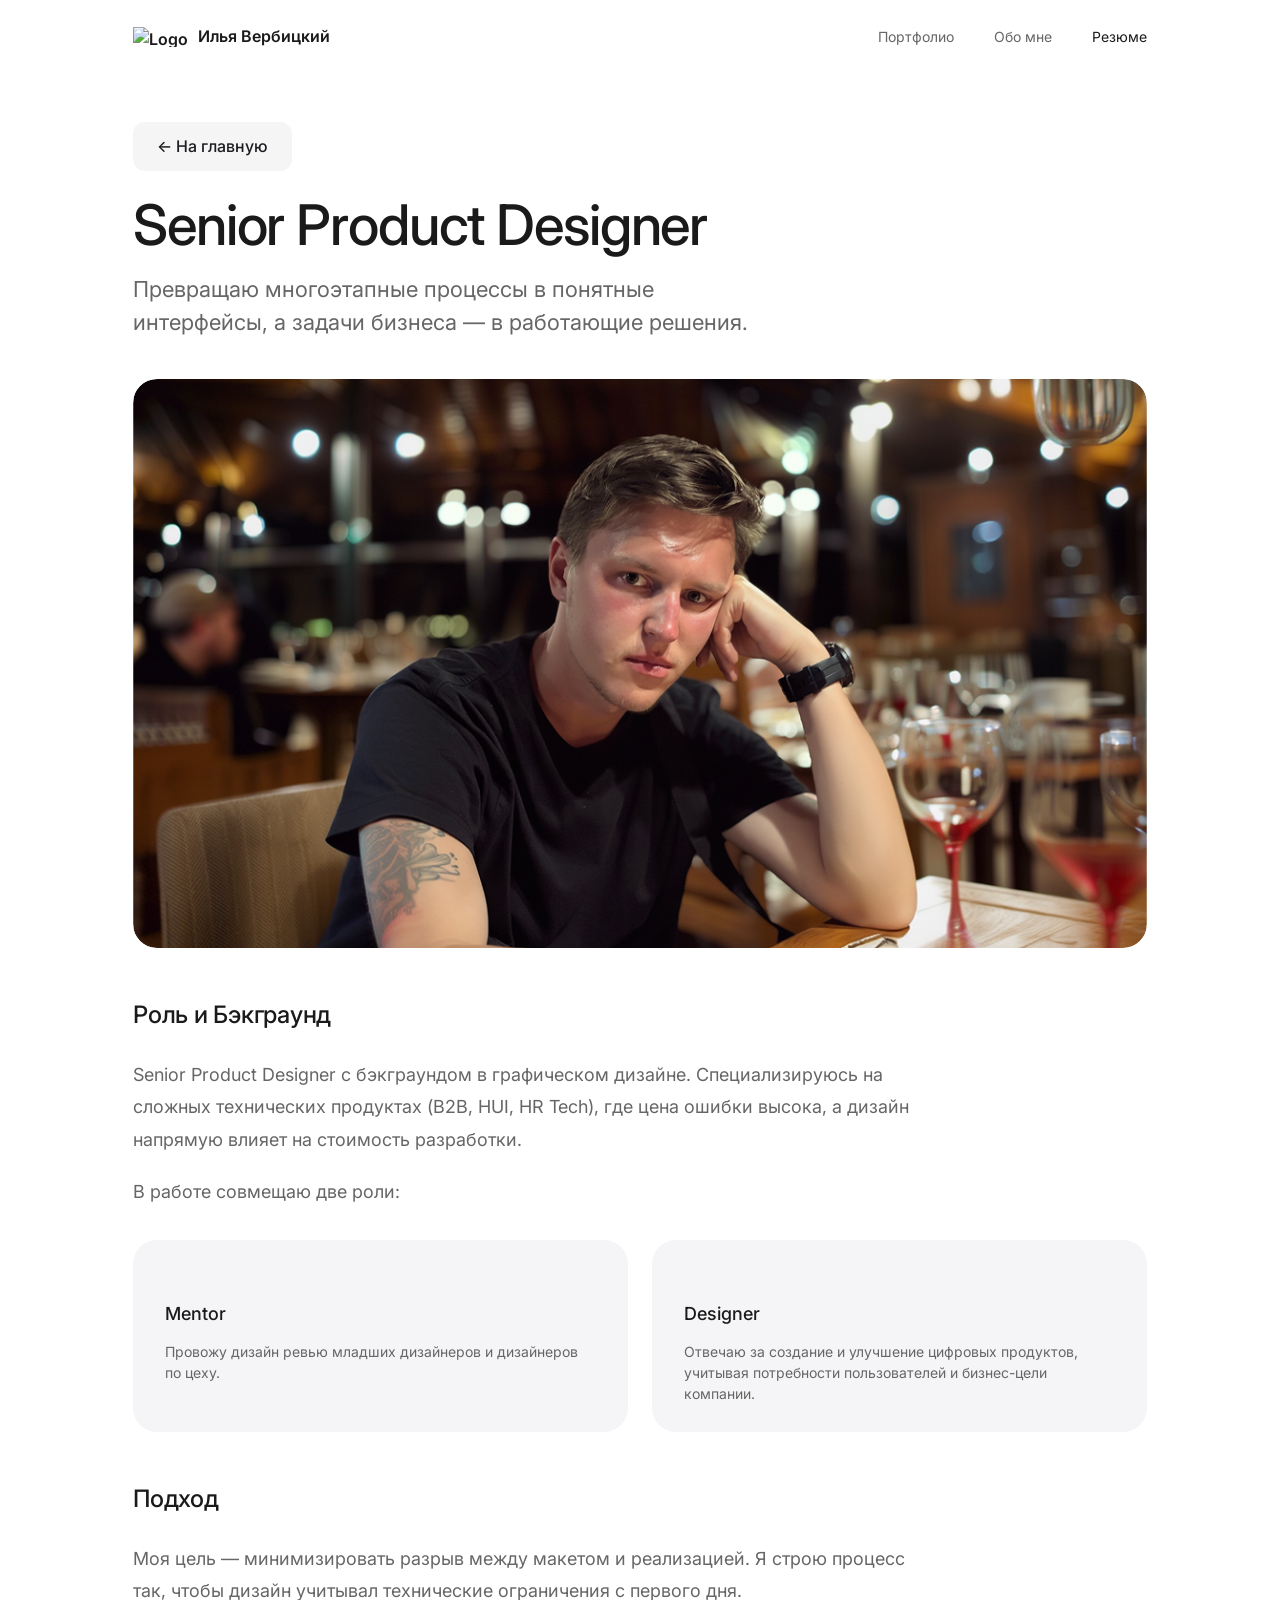
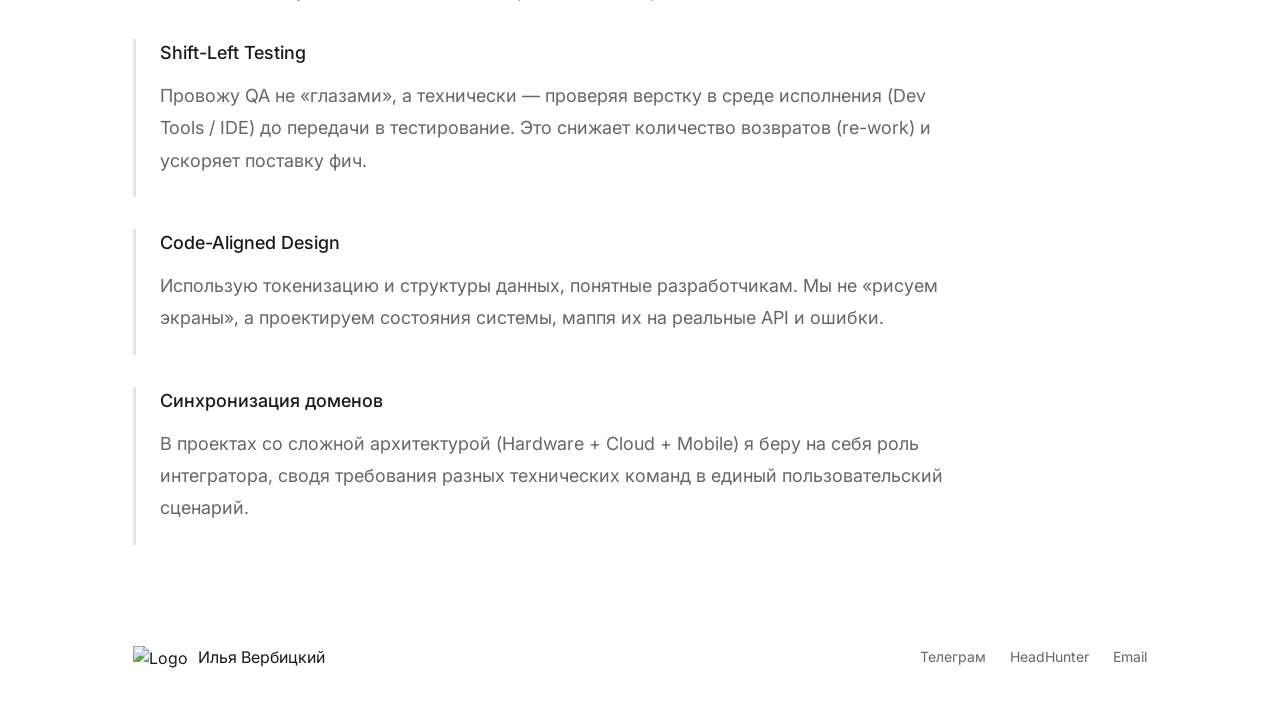
==== about.html @ 58f93c37 "Style approach section with bullet points like reference" ====
<!DOCTYPE html>
<html lang="ru">
<head>
    <meta charset="UTF-8">
    <meta name="viewport" content="width=device-width, initial-scale=1.0">
    <title>Обо мне — Илья Вербицкий</title>
    <link rel="icon" type="image/x-icon" href="images/fav-icon.ico">
    <link rel="stylesheet" href="styles.css">
</head>
<body>
    <header class="header">
        <div class="container header__inner">
            <a href="/" class="logo">
                <img src="images/logo.svg" alt="Logo" class="logo__img">
                <span>Илья Вербицкий</span>
            </a>
            <nav class="nav">
                <a href="/#projects" class="nav__link">Портфолио</a>
                <a href="/about.html" class="nav__link">Обо мне</a>
                <a href="images/resume.pdf" target="_blank" class="nav__link nav__link--resume">Резюме</a>
            </nav>
        </div>
    </header>

    <main>
        <section class="project-hero about-hero">
            <div class="container">
                <a href="/" class="project-hero__back">← На главную</a>
                <h1 class="project-hero__title">Senior Product Designer</h1>
                <p class="about-hero__subtitle">Превращаю многоэтапные процессы в понятные интерфейсы, а задачи бизнеса — в работающие решения.</p>
            </div>
        </section>

        <section class="about-page">
            <div class="container">
                <div class="about-page__photo"><img src="images/Фото на страницу обо мне.png" alt="Фото"></div>

                <h2>Роль и Бэкграунд</h2>
                <p>Senior Product Designer с бэкграундом в графическом дизайне. Специализируюсь на сложных технических продуктах (B2B, HUI, HR Tech), где цена ошибки высока, а дизайн напрямую влияет на стоимость разработки.</p>
                <p>В работе совмещаю две роли:</p>

                <div class="about-roles">
                    <div class="about-role">
                        <h3>Mentor</h3>
                        <p>Провожу дизайн ревью младших дизайнеров и дизайнеров по цеху.</p>
                    </div>
                    <div class="about-role">
                        <h3>Designer</h3>
                        <p>Отвечаю за создание и улучшение цифровых продуктов, учитывая потребности пользователей и бизнес-цели компании.</p>
                    </div>
                </div>

                <h2>Подход</h2>
                <p>Моя цель — минимизировать разрыв между макетом и реализацией. Я строю процесс так, чтобы дизайн учитывал технические ограничения с первого дня.</p>

                <div class="approach-list">
                    <div class="approach-item">
                        <h3>Shift-Left Testing</h3>
                        <p>Провожу QA не «глазами», а технически — проверяя верстку в среде исполнения (Dev Tools / IDE) до передачи в тестирование. Это снижает количество возвратов (re-work) и ускоряет поставку фич.</p>
                    </div>
                    <div class="approach-item">
                        <h3>Code-Aligned Design</h3>
                        <p>Использую токенизацию и структуры данных, понятные разработчикам. Мы не «рисуем экраны», а проектируем состояния системы, маппя их на реальные API и ошибки.</p>
                    </div>
                    <div class="approach-item">
                        <h3>Синхронизация доменов</h3>
                        <p>В проектах со сложной архитектурой (Hardware + Cloud + Mobile) я беру на себя роль интегратора, сводя требования разных технических команд в единый пользовательский сценарий.</p>
                    </div>
                </div>
            </div>
        </section>
    </main>

    <footer class="footer">
        <div class="container footer__inner">
            <a href="/" class="footer__logo">
                <img src="images/logo.svg" alt="Logo" class="footer__logo-img">
                <span>Илья Вербицкий</span>
            </a>
            <div class="footer__links">
                <a href="https://t.me/gold_yaroboy">Телеграм</a>
                <a href="https://hh.ru/resume/5856a843ff042b6bfa0039ed1f545057764f38?hhtmFrom=resume_list" target="_blank">HeadHunter</a>
                <a href="mailto:e.ti.che@mail.ru">Email</a>
            </div>
        </div>
    </footer>
</body>
</html>
---- styles.css ----
@import url('https://fonts.googleapis.com/css2?family=Inter:wght@400;500;600&display=swap');

* {
    margin: 0;
    padding: 0;
    box-sizing: border-box;
}

:root {
    --color-text: #1a1a1a;
    --color-text-secondary: #666;
    --color-text-tertiary: #999;
    --color-bg: #fff;
    --color-border: #e5e5e5;
    --color-accent: #0066ff;
    --font-sans: 'Inter', -apple-system, BlinkMacSystemFont, 'Segoe UI', sans-serif;
    --container-width: 1078px;
}

html {
    scroll-behavior: smooth;
}

body {
    font-family: var(--font-sans);
    font-size: 16px;
    line-height: 1.6;
    color: var(--color-text);
    background: var(--color-bg);
    -webkit-font-smoothing: antialiased;
    -moz-osx-font-smoothing: grayscale;
}

a {
    color: inherit;
    text-decoration: none;
}

.container {
    max-width: var(--container-width);
    margin: 0 auto;
    padding: 0 32px;
}

.container--narrow {
    max-width: 640px;
}

/* Header */
.header {
    padding: 24px 0;
}

.header__inner {
    display: flex;
    justify-content: space-between;
    align-items: center;
}

.logo {
    font-weight: 600;
    font-size: 16px;
    color: var(--color-text);
    display: flex;
    align-items: center;
    gap: 10px;
}

.logo__img {
    height: 20px;
    width: auto;
}

.footer__logo-img {
    height: 16px;
    width: auto;
}

.footer__logo {
    display: flex;
    align-items: center;
    gap: 10px;
}

.footer__logo-img {
    height: 24px;
    width: auto;
}

.nav {
    display: flex;
    gap: 40px;
}

.nav__link {
    font-size: 14px;
    color: var(--color-text-secondary);
    transition: color 0.2s;
}

.nav__link:hover {
    color: var(--color-text);
}

.nav__link--resume {
    color: var(--color-text);
}

/* Hero */
.hero {
    padding: 100px 0 60px;
}

.hero__title {
    font-size: 64px;
    font-weight: 500;
    line-height: 1.1;
    margin-bottom: 24px;
    letter-spacing: -0.03em;
}

.hero__subtitle {
    font-size: 28px;
    color: var(--color-text-secondary);
    max-width: 800px;
    margin-bottom: 40px;
    line-height: 1.5;
    font-weight: 400;
}

.btn {
    display: inline-block;
    padding: 12px 24px;
    background: #F5F5F5;
    color: #1C1B1F;
    font-size: 16px;
    font-weight: 500;
    border-radius: 12px;
    transition: opacity 0.2s;
}

.btn:hover {
    opacity: 0.7;
}

/* Projects */
.projects {
    padding: 60px 0;
}

.project {
    padding: 48px 0;
}

.project__title {
    font-size: 48px;
    font-weight: 500;
    margin-bottom: 24px;
    letter-spacing: -0.02em;
}

.project__image {
    background: var(--color-border);
    border-radius: 24px;
    min-height: 400px;
    display: flex;
    align-items: center;
    justify-content: center;
    color: var(--color-text-secondary);
    font-size: 13px;
    margin-bottom: 24px;
    overflow: hidden;
}

.project__image img {
    width: 100%;
    height: auto;
    display: block;
    border-radius: 24px;
}

.project__content {
    max-width: 640px;
}

.project__description {
    color: var(--color-text-secondary);
    margin-bottom: 20px;
    line-height: 1.7;
}

.project__highlights {
    list-style: none;
    margin-bottom: 20px;
}

.project__highlights li {
    position: relative;
    padding-left: 14px;
    margin-bottom: 6px;
    font-size: 14px;
    color: var(--color-text-secondary);
    line-height: 1.5;
}

.project__highlights li::before {
    content: '•';
    position: absolute;
    left: 0;
    color: var(--color-text-tertiary);
}

.project__links {
    display: flex;
    flex-wrap: wrap;
    gap: 12px;
    font-size: 16px;
}

.project__link {
    display: inline-block;
    padding: 12px 24px;
    background: #F5F5F5;
    color: #1C1B1F;
    font-size: 16px;
    font-weight: 500;
    border-radius: 12px;
    transition: opacity 0.2s;
}

.project__link:hover {
    opacity: 0.7;
}

.project__link--muted {
    color: #1C1B1F;
}

/* About */
.about {
    padding: 60px 0;
}

.about__title {
    font-size: 48px;
    font-weight: 500;
    margin-bottom: 32px;
    letter-spacing: -0.02em;
    color: var(--color-text);
}

.about__cards {
    display: grid;
    grid-template-columns: 1fr 1fr;
    gap: 16px;
}

.about__card {
    padding: 28px 32px;
    background: #F5F5F7;
    border-radius: 24px;
    transition: opacity 0.2s;
}

.about__card:hover {
    opacity: 0.85;
}

.about__card h3 {
    font-size: 24px;
    font-weight: 500;
    margin-bottom: 12px;
}

.about__card p {
    font-size: 14px;
    color: var(--color-text-secondary);
    margin-bottom: 48px;
    line-height: 1.5;
}

.about__card-link {
    display: inline-block;
    padding: 12px 24px;
    background: #FFFFFF;
    color: #1C1B1F;
    font-size: 16px;
    font-weight: 500;
    border-radius: 12px;
}

.about__card-link:hover {
    opacity: 0.7;
}

/* Footer */
.footer {
    padding: 40px 0;
}

.footer__inner {
    display: flex;
    justify-content: space-between;
    align-items: center;
}

.footer__name {
    font-weight: 500;
    font-size: 16px;
}

.footer__links {
    display: flex;
    gap: 24px;
}

.footer__links a {
    font-size: 14px;
    color: var(--color-text-secondary);
    transition: color 0.2s;
}

.footer__links a:hover {
    color: var(--color-text);
}

/* Project Detail */
.project-hero {
    padding: 48px 0 60px;
}

.project-hero__nav {
    display: flex;
    justify-content: space-between;
    align-items: center;
    margin-bottom: 32px;
}

.project-hero__back,
.project-hero__next {
    display: inline-block;
    padding: 12px 24px;
    background: #F5F5F5;
    color: #1C1B1F;
    font-size: 16px;
    font-weight: 500;
    border-radius: 12px;
    transition: opacity 0.2s;
}

.project-hero__back:hover,
.project-hero__next:hover {
    opacity: 0.7;
}

.about-hero .project-hero__back {
    margin-bottom: 24px;
}

.about-hero .project-hero__title {
    margin-bottom: 0;
}

.project-hero__title {
    font-size: 56px;
    font-weight: 500;
    line-height: 1.1;
    margin-bottom: 20px;
    letter-spacing: -0.02em;
}

.project-hero__subtitle {
    font-size: 22px;
    color: var(--color-text-secondary);
    max-width: 640px;
    margin-bottom: 40px;
    line-height: 1.5;
}

.project-hero__meta {
    display: flex;
    gap: 48px;
    flex-wrap: wrap;
}

.project-hero__meta-item {
    display: flex;
    flex-direction: column;
    gap: 4px;
}

.project-hero__meta-label {
    font-size: 12px;
    text-transform: uppercase;
    letter-spacing: 0.05em;
    color: var(--color-text-tertiary);
}

.project-hero__meta-value {
    font-size: 14px;
    color: var(--color-text);
}

.project-cover {
    padding: 0 0 60px;
}

.project-cover__image {
    background: var(--color-border);
    border-radius: 24px;
    min-height: 480px;
    display: flex;
    align-items: center;
    justify-content: center;
    color: var(--color-text-secondary);
    font-size: 13px;
    width: 100%;
}

.project-cover__image img {
    width: 100%;
    height: auto;
    display: block;
    border-radius: 24px;
}

.project-content {
    padding: 40px 0 60px;
    border-top: 1px solid var(--color-border);
}

.project-content h2 {
    font-size: 14px;
    font-weight: 500;
    text-transform: uppercase;
    letter-spacing: 0.05em;
    color: var(--color-text-tertiary);
    margin-bottom: 12px;
    margin-top: 40px;
}

.project-content h2:first-child {
    margin-top: 0;
}

.project-content p {
    font-size: 16px;
    line-height: 1.7;
    color: var(--color-text-secondary);
    margin-bottom: 16px;
}

.project-content ul {
    list-style: none;
}

.project-content ul li {
    position: relative;
    padding-left: 16px;
    margin-bottom: 8px;
    font-size: 16px;
    color: var(--color-text-secondary);
}

.project-content ul li::before {
    content: '•';
    position: absolute;
    left: 0;
}

.project-screens {
    padding: 60px 0;
    border-top: 1px solid var(--color-border);
}

.project-screens h2 {
    font-size: 14px;
    font-weight: 500;
    text-transform: uppercase;
    letter-spacing: 0.05em;
    color: var(--color-text-tertiary);
    margin-bottom: 32px;
}

.project-screens__grid {
    display: flex;
    flex-direction: column;
    gap: 80px;
}

.project-screens__item {
    width: 100%;
}

.project-screens__item img {
    width: 100%;
    height: auto;
    display: block;
    border-radius: 24px;
}

.project-screens__item-label {
    font-size: 13px;
    color: var(--color-text-tertiary);
    margin-top: 12px;
    text-align: center;
}



.project-nav {
    padding: 60px 0;
    border-top: 1px solid var(--color-border);
}

.about-page {
    padding: 0 0 60px;
}

.about-page h2 {
    font-size: 24px;
    font-weight: 500;
    color: var(--color-text);
    margin-bottom: 24px;
    margin-top: 48px;
    letter-spacing: -0.01em;
}

.about-page h2:first-child {
    margin-top: 0;
}

.about-page p {
    font-size: 18px;
    line-height: 1.8;
    color: var(--color-text-secondary);
    margin-bottom: 20px;
    max-width: 800px;
}

.about-hero {
    padding-bottom: 40px;
}

.about-hero__subtitle {
    font-size: 22px;
    color: var(--color-text-secondary);
    max-width: 640px;
    margin-top: 16px;
    line-height: 1.5;
}

.about-page__photo {
    border-radius: 24px;
    margin-bottom: 48px;
    width: 100%;
    overflow: hidden;
}

.about-page__photo img {
    width: 100%;
    height: auto;
    display: block;
    border-radius: 24px;
}

.about-roles {
    display: grid;
    grid-template-columns: 1fr 1fr;
    gap: 24px;
    margin-top: 32px;
}

.about-role {
    padding: 28px 32px;
    background: #F5F5F7;
    border-radius: 24px;
}

.about-role h3 {
    font-size: 24px;
    font-weight: 500;
    margin-bottom: 12px;
}

.about-role p {
    font-size: 14px;
    color: var(--color-text-secondary);
    line-height: 1.5;
    margin-bottom: 0;
}

.about-page h3 {
    font-size: 18px;
    font-weight: 500;
    color: var(--color-text);
    margin-bottom: 12px;
    margin-top: 32px;
}

.approach-list {
    margin-top: 32px;
    display: flex;
    flex-direction: column;
    gap: 32px;
}

.approach-item {
    padding-left: 24px;
    border-left: 3px solid var(--color-border);
}

.approach-item h3 {
    margin-top: 0;
}

/* Mobile */
@media (max-width: 768px) {
    .container {
        padding: 0 20px;
    }

    .nav {
        gap: 20px;
    }

    .nav__link {
        font-size: 13px;
    }

    .hero {
        padding: 60px 0 40px;
    }

    .hero__title {
        font-size: 36px;
    }

    .hero__subtitle {
        font-size: 20px;
    }

    .btn {
        font-size: 16px;
    }

    .project {
        padding: 32px 0;
    }

    .project__image {
        min-height: auto;
        background: transparent;
    }

    .project__title {
        font-size: 32px;
    }

    .project-hero__nav {
        flex-direction: row;
        flex-wrap: wrap;
        align-items: center;
    }

    .about__title {
        font-size: 32px;
    }

    .about__cards {
        grid-template-columns: 1fr;
    }

    .about__card {
        padding: 24px;
    }

    .about-roles {
        grid-template-columns: 1fr;
    }

    .footer__inner {
        flex-direction: column;
        gap: 24px;
        text-align: center;
    }

    .footer__links {
        gap: 20px;
    }

    .project-hero {
        padding: 32px 0 40px;
    }

    .project-hero__nav {
        flex-direction: column;
        align-items: flex-start;
        gap: 8px;
    }

    .project-hero__title {
        font-size: 36px;
    }

    .project-hero__subtitle {
        font-size: 18px;
    }

    .project-hero__meta {
        gap: 24px;
    }

    .project-cover__image {
        min-height: 240px;
    }

    .project-screens__grid {
        flex-direction: column;
    }
}
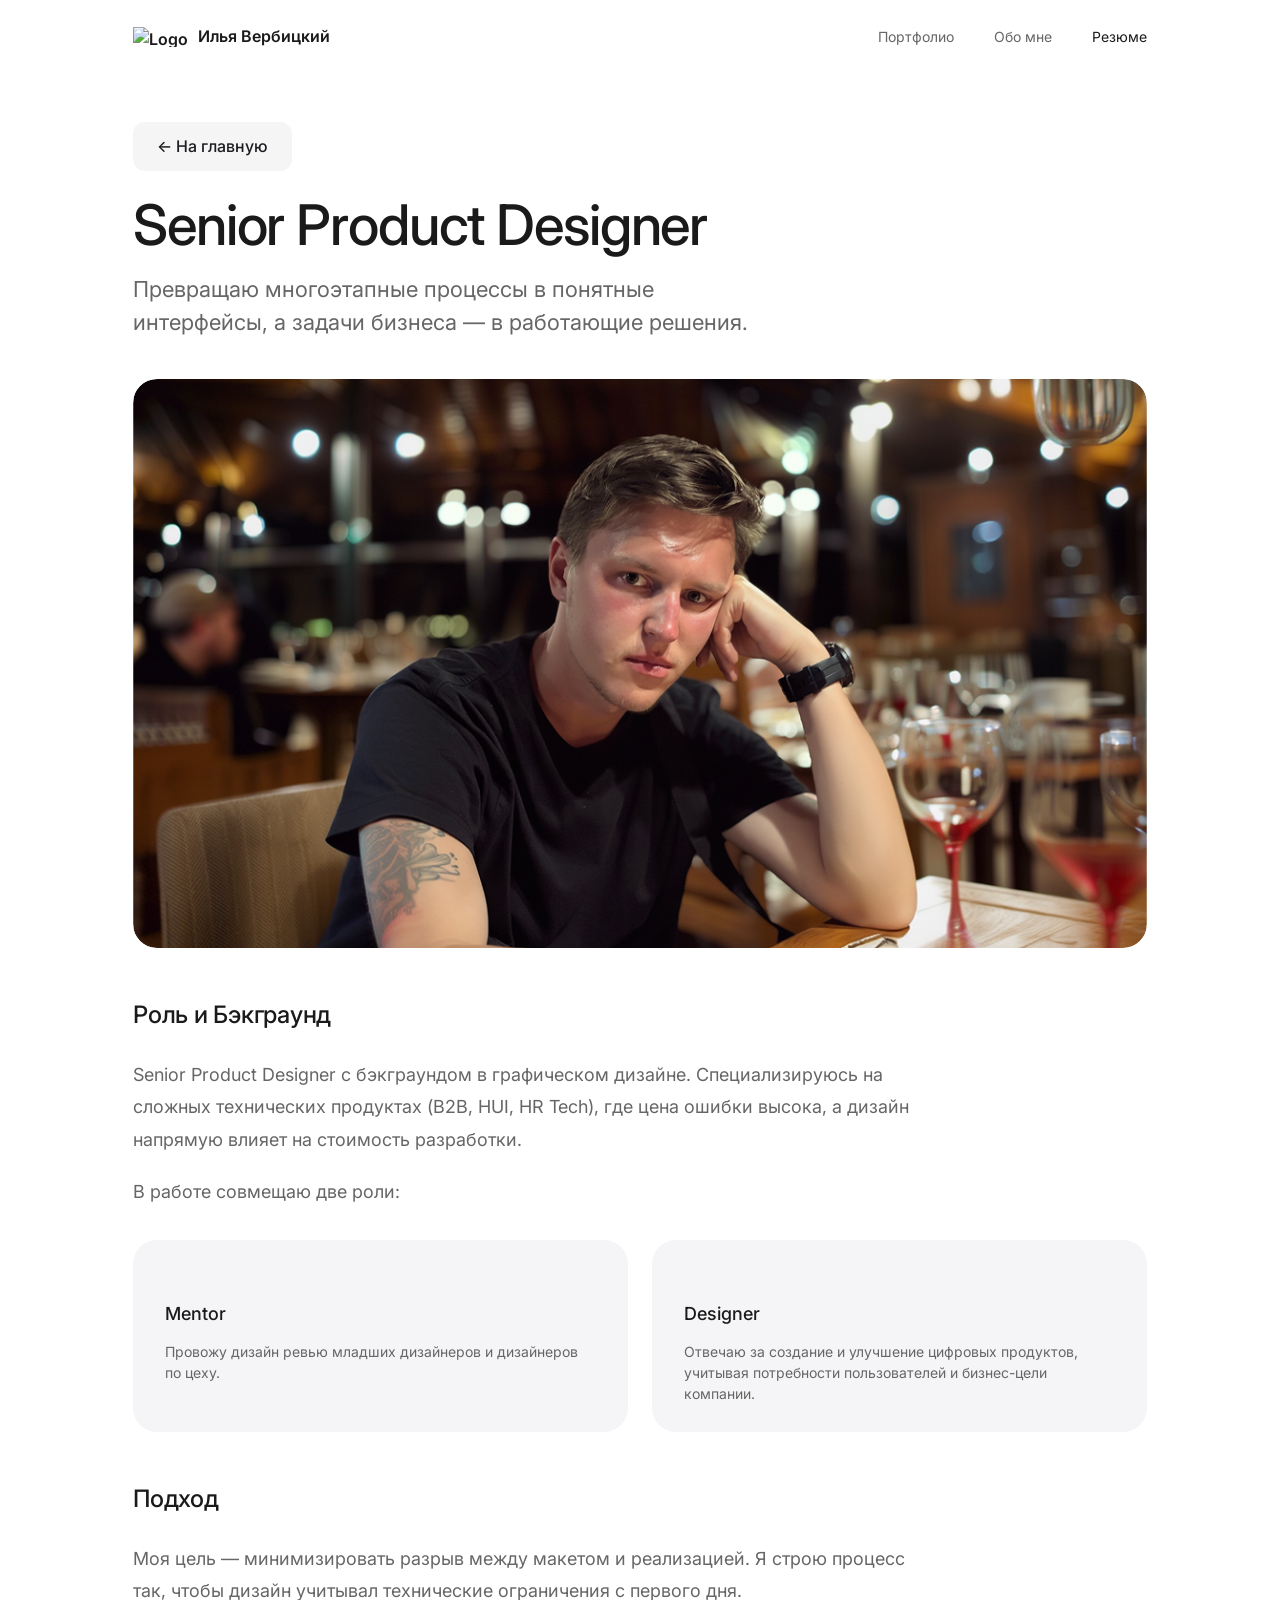
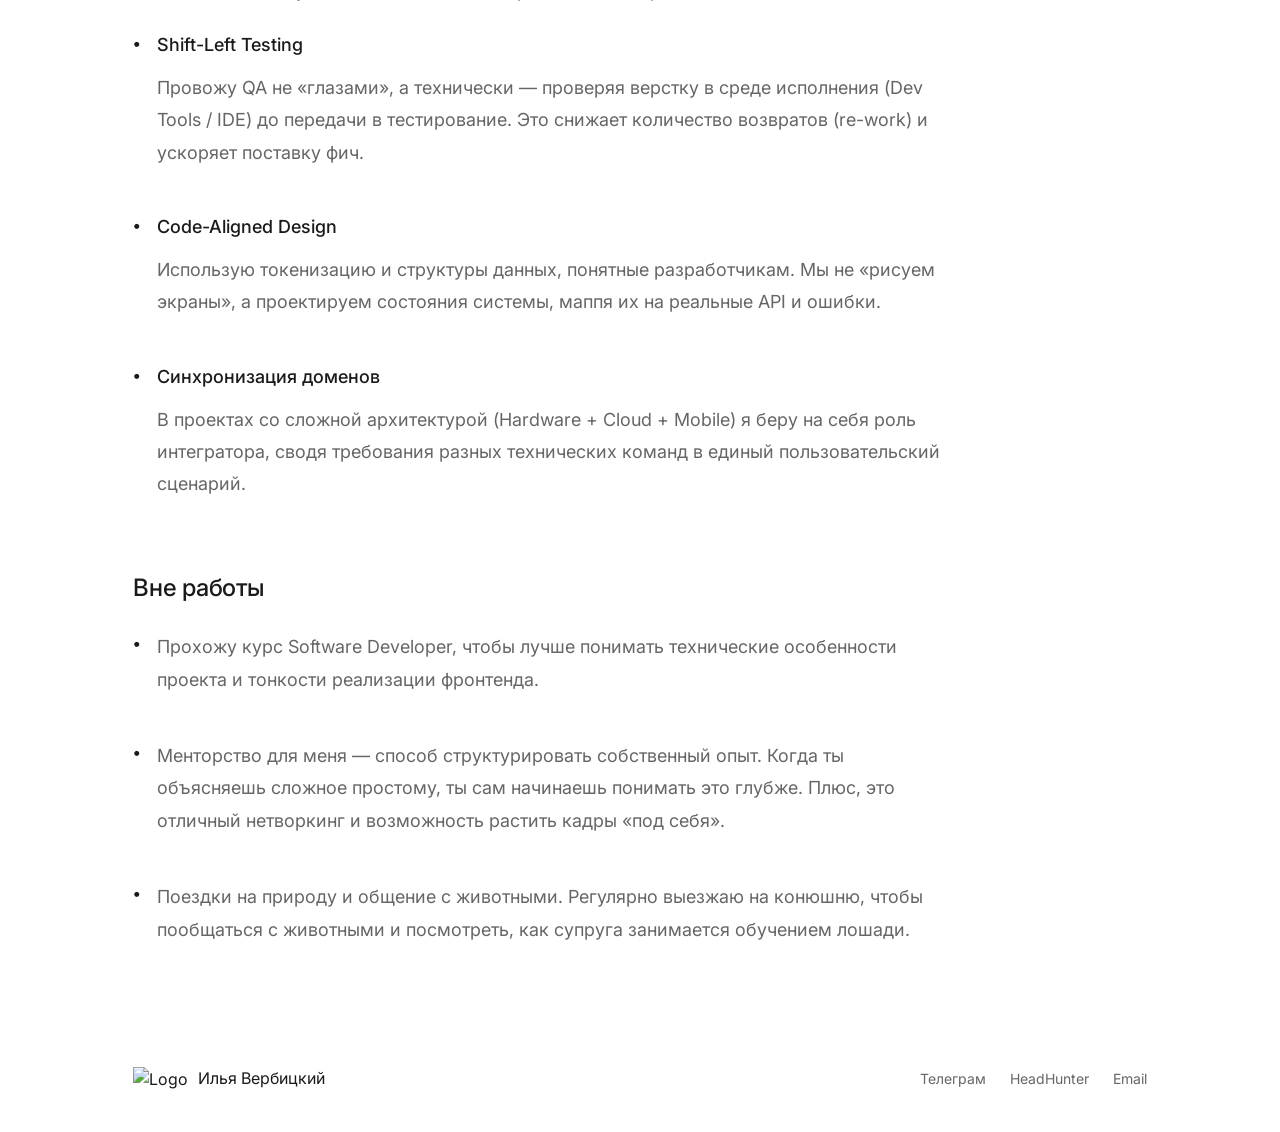
==== commit ccab3ba3: "Fix course name to Software Developer" ====
--- a/about.html
+++ b/about.html
@@ -67,6 +67,19 @@
                         <p>В проектах со сложной архитектурой (Hardware + Cloud + Mobile) я беру на себя роль интегратора, сводя требования разных технических команд в единый пользовательский сценарий.</p>
                     </div>
                 </div>
+
+                <h2>Вне работы</h2>
+                <div class="approach-list">
+                    <div class="approach-item">
+                        <p>Прохожу курс Software Developer, чтобы лучше понимать технические особенности проекта и тонкости реализации фронтенда.</p>
+                    </div>
+                    <div class="approach-item">
+                        <p>Менторство для меня — способ структурировать собственный опыт. Когда ты объясняешь сложное простому, ты сам начинаешь понимать это глубже. Плюс, это отличный нетворкинг и возможность растить кадры «под себя».</p>
+                    </div>
+                    <div class="approach-item">
+                        <p>Поездки на природу и общение с животными. Регулярно выезжаю на конюшню, чтобы пообщаться с животными и посмотреть, как супруга занимается обучением лошади.</p>
+                    </div>
+                </div>
             </div>
         </section>
     </main>
--- a/styles.css
+++ b/styles.css
@@ -581,6 +581,7 @@
     font-size: 24px;
     font-weight: 500;
     margin-bottom: 12px;
+    margin-top: 0;
 }
 
 .about-role p {
@@ -590,6 +591,40 @@
     margin-bottom: 0;
 }
 
+.approach-list {
+    margin-top: 24px;
+    display: flex;
+    flex-direction: column;
+    gap: 24px;
+}
+
+.approach-item {
+    padding-left: 24px;
+    position: relative;
+}
+
+.approach-item::before {
+    content: '•';
+    position: absolute;
+    left: 0;
+    color: var(--color-text);
+    font-weight: 700;
+}
+
+.approach-item h3 {
+    font-size: 18px;
+    font-weight: 500;
+    color: var(--color-text);
+    margin: 0 0 12px 0;
+}
+
+.about-role p {
+    font-size: 14px;
+    color: var(--color-text-secondary);
+    line-height: 1.5;
+    margin-bottom: 0;
+}
+
 .about-page h3 {
     font-size: 18px;
     font-weight: 500;
@@ -599,19 +634,28 @@
 }
 
 .approach-list {
-    margin-top: 32px;
+    margin-top: 24px;
     display: flex;
     flex-direction: column;
-    gap: 32px;
+    gap: 24px;
 }
 
 .approach-item {
     padding-left: 24px;
-    border-left: 3px solid var(--color-border);
+    position: relative;
+}
+
+.approach-item::before {
+    content: '•';
+    position: absolute;
+    left: 0;
+    color: var(--color-text);
+    font-weight: 700;
 }
 
 .approach-item h3 {
-    margin-top: 0;
+    margin: 0 0 12px 0;
+    padding-top: 0;
 }
 
 /* Mobile */
